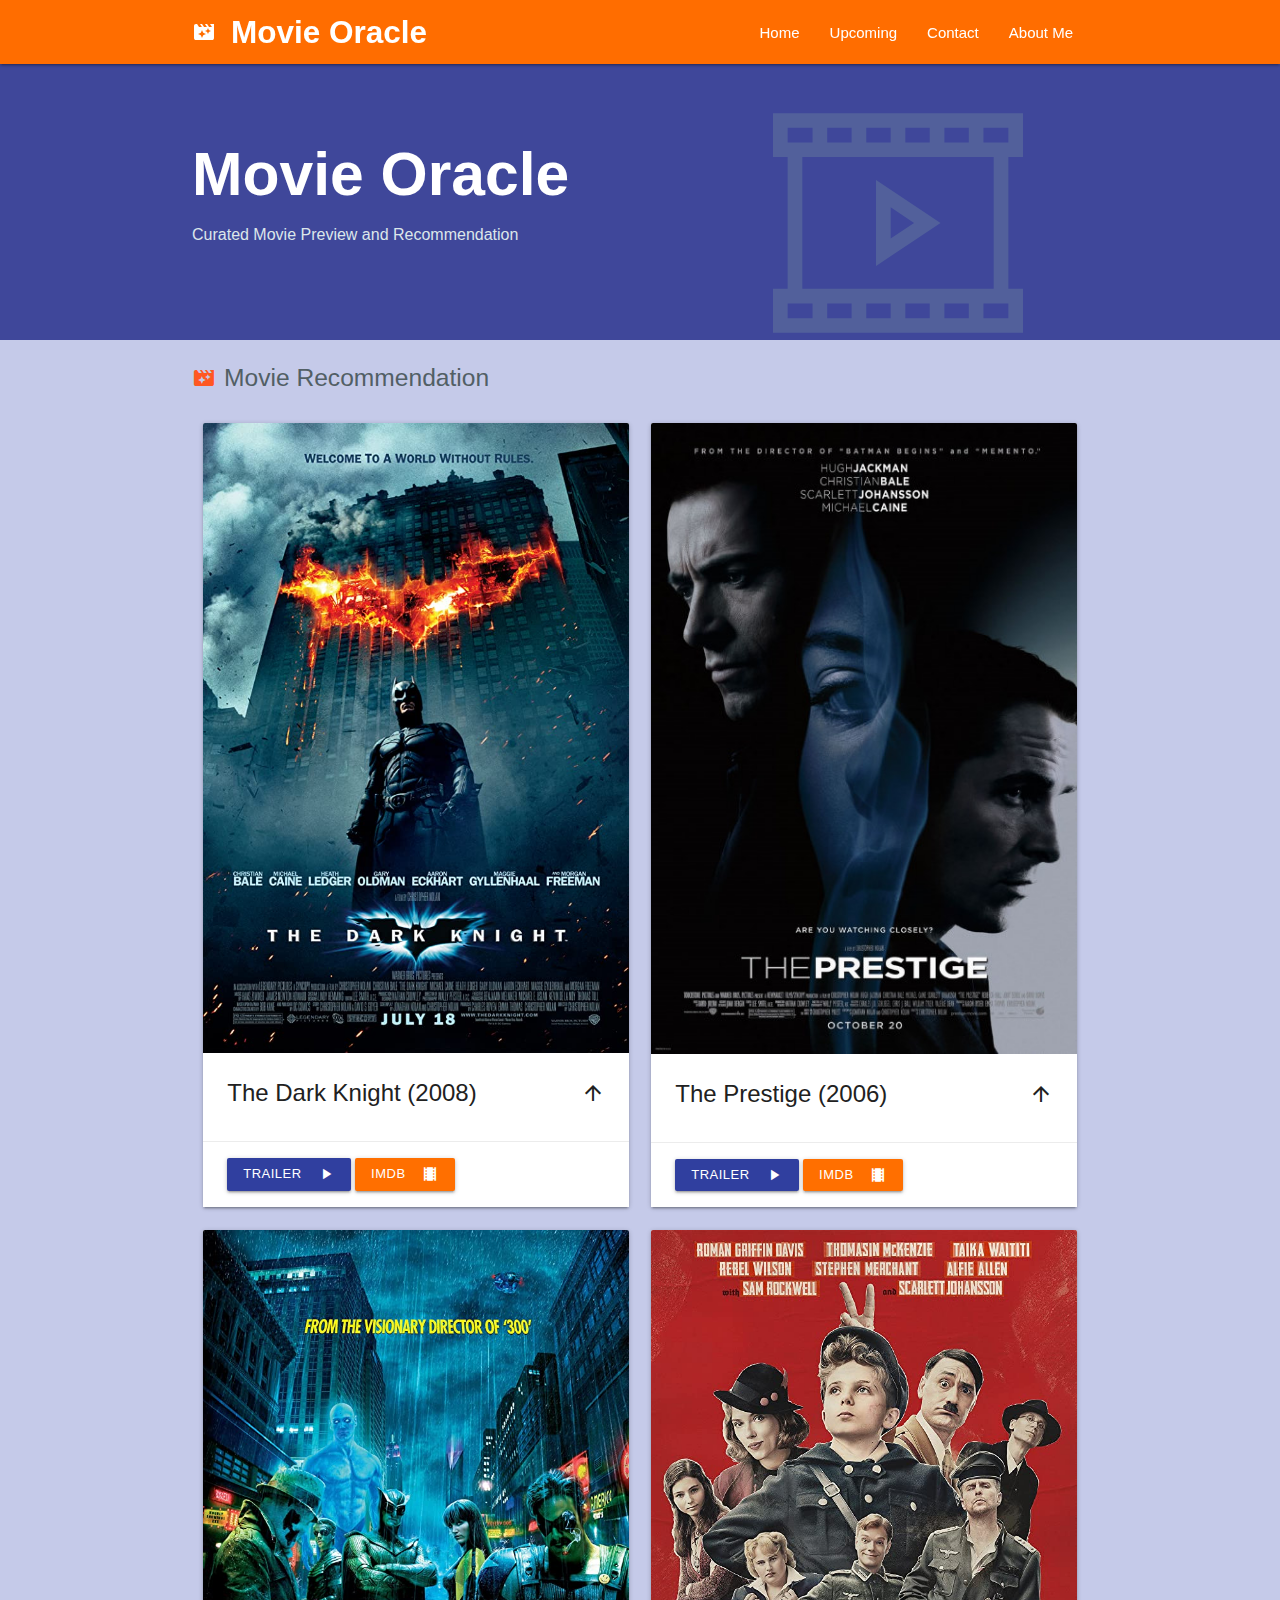
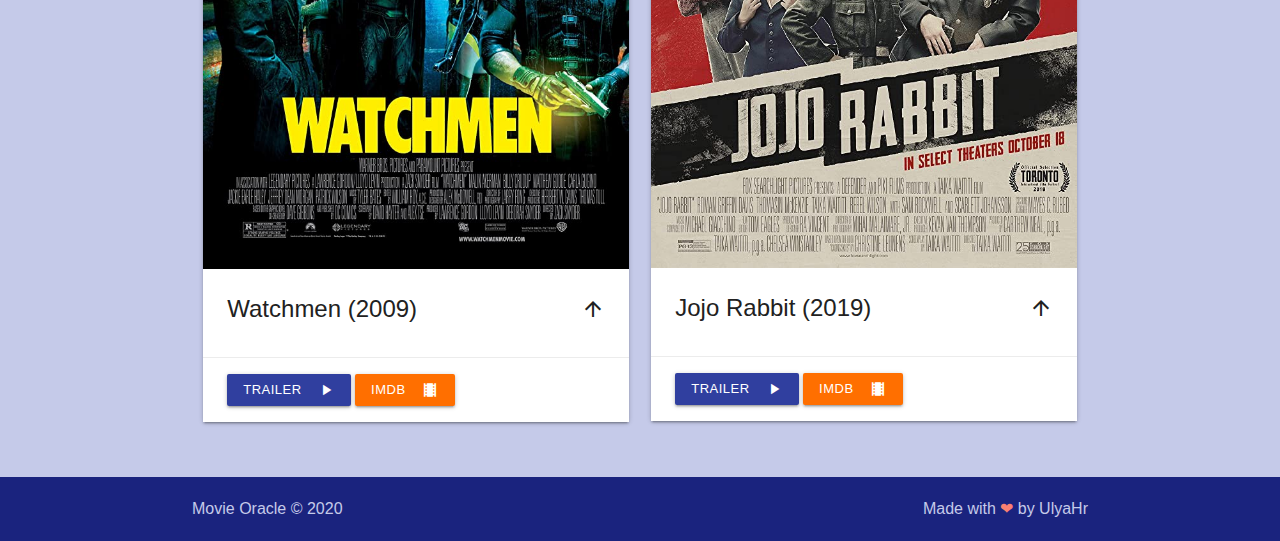
==== index.html @ 7fbf68df "Initial commit about me" ====
<!DOCTYPE html>
<html lang="en">
<head>
    <meta charset="UTF-8"/>
    <link rel="manifest" href="manifest.json">
    <meta name="theme-color" content="#00897B"/>
    <title>My First PWA</title>
    <meta name="description" content="My first PWA"/>
    <meta name="viewport" content="width=device-width, initial-scale=1">
    <link rel="stylesheet" href="assets/css/materialize.min.css">
    <link rel="stylesheet" href="assets/css/app.css">
    <link rel="stylesheet" href="https://fonts.googleapis.com/icon?family=Material+Icons">
</head>
<body>
    <!-- Site Navigation -->
    <div class="navbar-fixed">
        <nav class="orange accent-4 navbar-fixed" role="navigation">
            <div class="nav-wrapper container">
                <a href="#" class="brand-logo" id="logo-container"><i class="material-icons">movie_filter</i>Movie Oracle</a>
                <a href="#" class="sidenav-trigger material-icons" data-target="nav-mobile">menu</a>
                <ul class="topnav right hide-on-med-and-down"></ul>
            </div>
        </nav>
    </div>
    
    <ul class="sidenav orange lighten-5" id="nav-mobile"></ul>
    <!-- End Site Navigation -->

    <!-- Site Content -->
    <main class="pages indigo lighten-4" id="body-content">
        <div class="preloader-wrapper small active">
            <div class="spinner-layer spinner-green-only">
                <div class="circle-clipper left">
                    <div class="circle"></div>
                </div><div class="gap-patch">
                    <div class="circle"></div>
                </div><div class="circle-clipper right">
                    <div class="circle"></div>
                </div>
            </div>
        </div>
    </main>
    <!-- End of site content -->

    <footer class="site-footer indigo darken-4">
        <div class="footer-copyright container">
            <p class="indigo-text text-lighten-4">Movie Oracle &copy; 2020<a class="right indigo-text text-lighten-4" href="#!">Made with <span>❤</span> by UlyaHr</a></p>
        </div>
    </footer>

    <script src="assets/js/materialize.min.js"></script>
    <script src="assets/js/nav.js"></script>
    

    <!-- <script>
        // REGISTER SERVICE WORKER
        if ("serviceWorker" in navigator) {
            window.addEventListener("load", function() {
                navigator.serviceWorker
                .register("./service-worker.js")
                .then(function() {
                    console.log("Pendaftaran ServiceWorker berhasil");
                })
                .catch(function() {
                    console.log("Pendaftaran ServiceWorker gagal");
                });
            });
        } else {
        console.log("ServiceWorker belum didukung browser ini.");
        }
    </script> -->
  
</body>
</html>
---- assets/css/app.css ----
/* RESET CSS MATERIALIZE */
/* fallback */
@font-face {
    font-family: 'Material Icons';
    font-style: normal;
    font-weight: 400;
    src: url(/assets/font/material-icons.woff2) format('woff2');
}
  
.material-icons {
    font-family: 'Material Icons';
    font-weight: normal;
    font-style: normal;
    font-size: 24px;
    line-height: unset !important;
    letter-spacing: normal;
    text-transform: none;
    display: inline-block;
    white-space: nowrap;
    word-wrap: normal;
    direction: ltr;
    -webkit-font-smoothing: antialiased;
}

.preloader-wrapper.active {
    display: block;
    margin: 50px auto;
}

body {
    display: -webkit-box;
    display: -webkit-flex;
    display: -moz-box;
    display: -ms-flexbox;
    display: flex;
    min-height: 100vh;
    -webkit-box-orient: vertical;
    -webkit-box-direction: normal;
    -webkit-flex-direction: column;
    -moz-box-orient: vertical;
    -moz-box-direction: normal;
    -ms-flex-direction: column;
    flex-direction: column;
    font-family: "Overpass",-apple-system,BlinkMacSystemFont,"Segoe UI",Roboto,Oxygen-Sans,Ubuntu,Cantarell,"Helvetica Neue",sans-serif;
    font-size: 16px;
    color: #525f65;
}

h1, h2, h3, h4, h5, h6, p {
    word-break: break-word;
    margin-top: 0;
}

h1, h2, h3 {
    font-weight: 700;
}

a {
    color: #f9a825;
}

.brand-logo {
    display: flex;
    -webkit-box-align: center;
    -webkit-align-items: center;
    -moz-box-align: center;
    -ms-flex-align: center;
    align-items: center;
    height: 100%;
    font-size: 0;
    font-weight: 700;
}

.logo-sidenav {
    margin: 20px auto;
    min-height: 100px;
}

.logo-sidenav a{
    min-height: 100px;
    display: flex;
    justify-content: center;
    align-items: center;
}

.logo-sidenav img {
    padding: 10px 0;
    max-height: 100px;
    width: 100%;
    margin-left: auto;
    margin-left: auto;
    -o-object-fit: contain;
    object-fit: contain;
    -o-object-position: center center;
    object-position: center center;
}

.sidenav li>a {
    font-size: 20px;
    text-align: center;
    color: navy;
}

.pages {
    min-height: 100vh;
}

.site-content {
    -webkit-box-flex: 1;
    -webkit-flex: 1 0 auto;
    -moz-box-flex: 1;
    -ms-flex: 1 0 auto;
    flex: 1 0 auto;
}

.banner {
    position: relative;
    min-height: calc(250px + 2vw);
    display: -webkit-box;
    display: -webkit-flex;
    display: -moz-box;
    display: -ms-flexbox;
    display: flex;
    -webkit-box-align: center;
    -webkit-align-items: center;
    -moz-box-align: center;
    -ms-flex-align: center;
    align-items: center;
    padding: 20px 0;
    background: url(../img/movie-outline.svg) 75% 15% no-repeat fixed;
    background-size: auto 250px, cover;
}

.banner:before {
    content: '';
    position: absolute;
    top: 0;
    left: 0;
    z-index: 1;
    display: block;
    width: 100%;
    height: 100%;
    background-color: rgba(76, 82, 158, 0.651);
}

.banner .container {
    position: relative;
    z-index: 2;
}


.banner h1 {
    font-size: calc(35px + 2vw);
    font-weight: 900;
    color: #fff;
    margin-bottom: 15px;
    position: relative;
}

.banner p {
    color: #dce6ea;
}

.movie-recommend {
    padding-bottom: 20px;
}

.title-recommend {
    display: flex;
    justify-content: flex-start;
    align-items: center;
    vertical-align: middle;
    margin-top: 20px;
    margin-bottom: 20px;
}

.title-recommend i {
    margin-right: 8px;
    
}

.title-recommend h5 {
    margin-bottom: unset;
}

.movie-upcoming {
    padding-top: 20px;
}

.contact-me {
    background-color: #eee;
    margin: 30px auto;
    position: relative;
    z-index: 2;
    border-radius: 3px;
}


.site-footer .footer-copyright {
    padding: 20px 0;
}

.site-footer .footer-copyright p {
    margin: 0;
    font-size: 16px;
}

.site-footer .footer-copyright span {
    color: salmon;
}

@media (min-width: 365px){
    .contact-me {
        padding: 35px;
    }
}
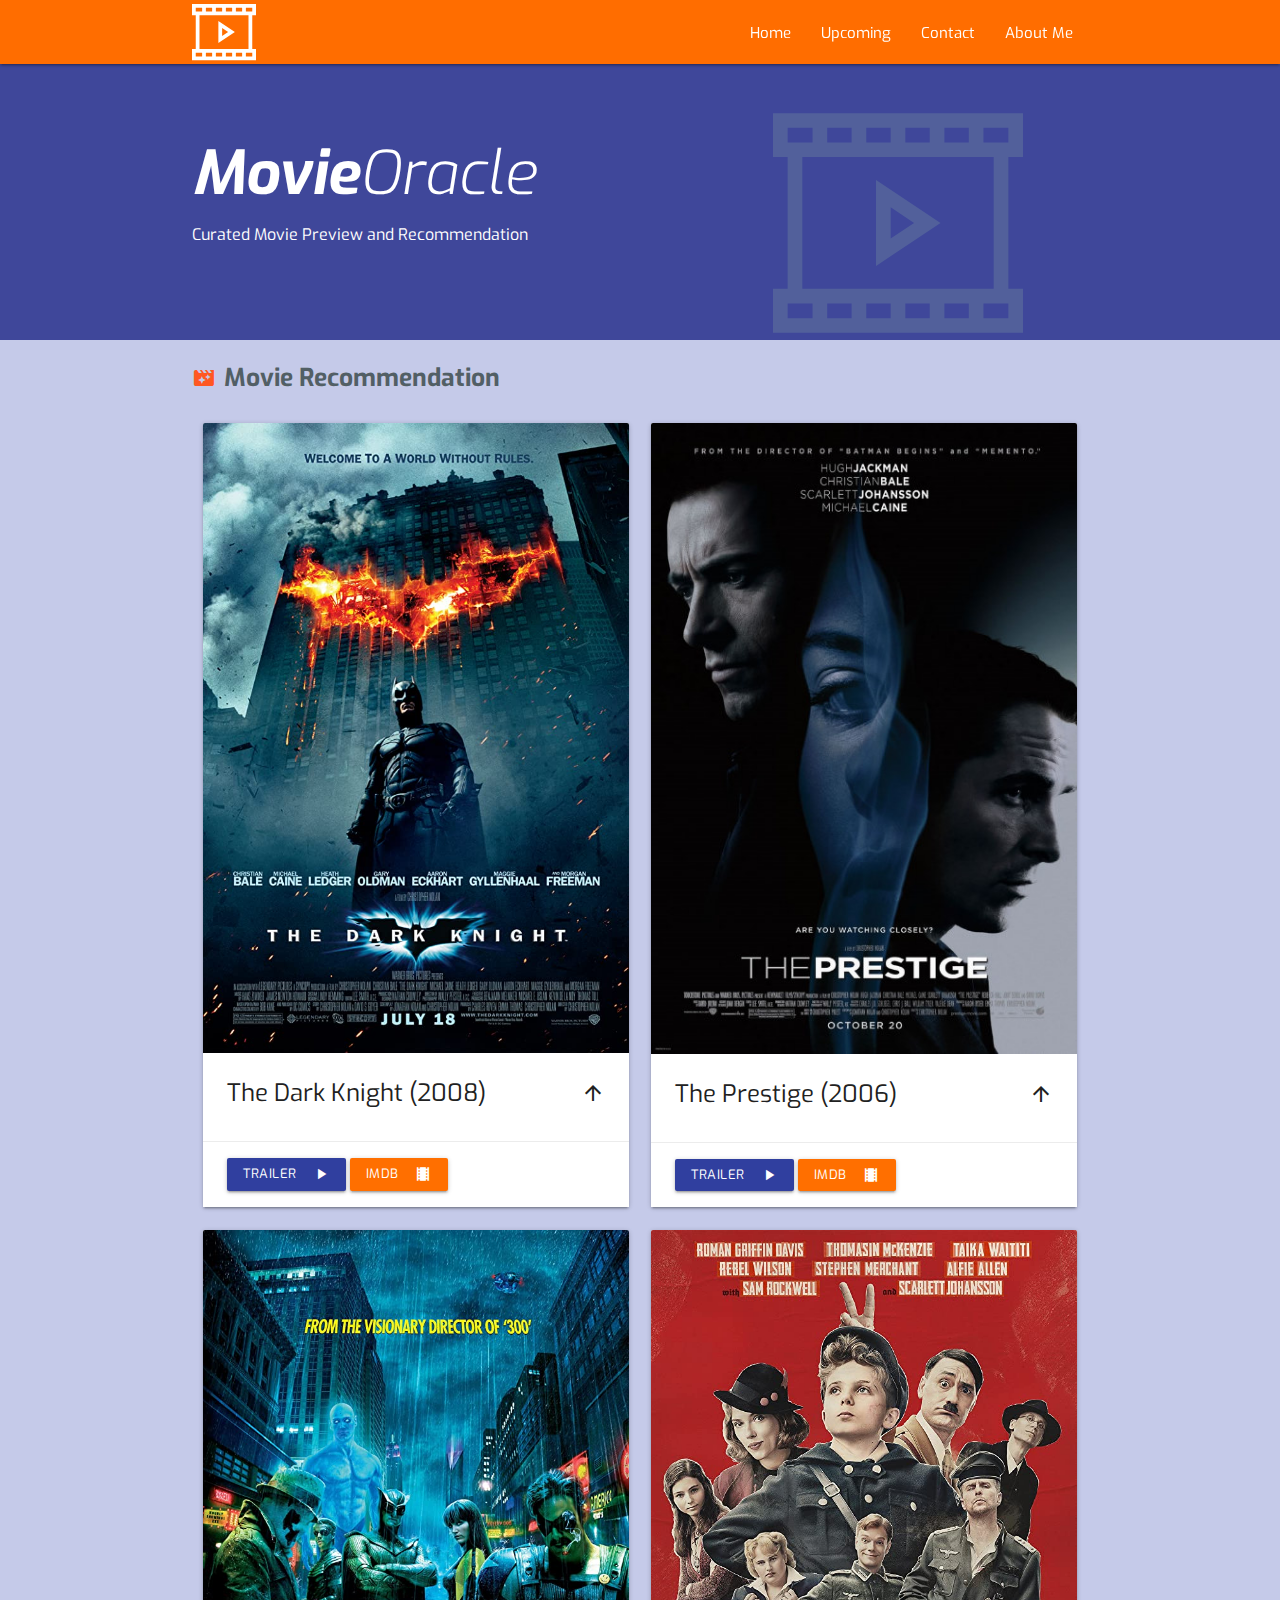
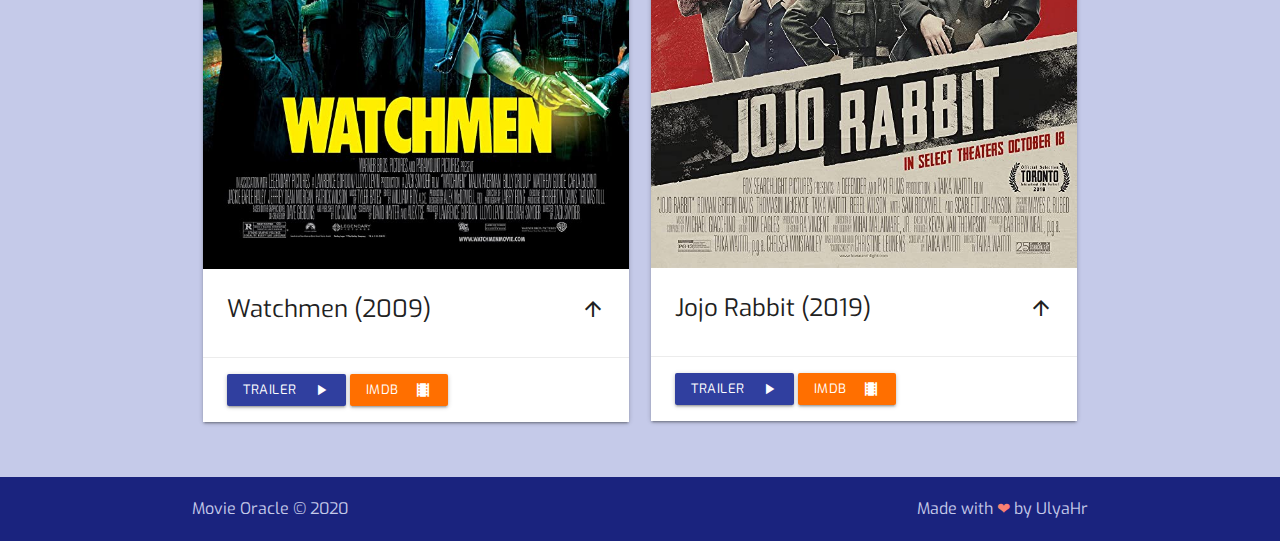
==== commit 5afba2fb: "Add local font" ====
--- a/index.html
+++ b/index.html
@@ -9,21 +9,24 @@
     <meta name="viewport" content="width=device-width, initial-scale=1">
     <link rel="stylesheet" href="assets/css/materialize.min.css">
     <link rel="stylesheet" href="assets/css/app.css">
-    <link rel="stylesheet" href="https://fonts.googleapis.com/icon?family=Material+Icons">
+    <link rel="stylesheet" href="assets/css/font.css">
+
 </head>
 <body>
     <!-- Site Navigation -->
     <div class="navbar-fixed">
-        <nav class="orange accent-4 navbar-fixed" role="navigation">
+        <nav class="orange accent-4" role="navigation">
             <div class="nav-wrapper container">
-                <a href="#" class="brand-logo" id="logo-container"><i class="material-icons">movie_filter</i>Movie Oracle</a>
+                <a href="#" class="brand-logo" id="logo-container">
+                    <img src="./assets/img/icon-outline.svg" alt="MovieOracle" class="responsive-img">
+                </a>
                 <a href="#" class="sidenav-trigger material-icons" data-target="nav-mobile">menu</a>
                 <ul class="topnav right hide-on-med-and-down"></ul>
             </div>
         </nav>
     </div>
     
-    <ul class="sidenav orange lighten-5" id="nav-mobile"></ul>
+    <ul class="sidenav grey lighten-5" id="nav-mobile"></ul>
     <!-- End Site Navigation -->
 
     <!-- Site Content -->
--- a/assets/css/app.css
+++ b/assets/css/app.css
@@ -1,12 +1,22 @@
-/* RESET CSS MATERIALIZE */
-/* fallback */
-@font-face {
-    font-family: 'Material Icons';
-    font-style: normal;
-    font-weight: 400;
-    src: url(/assets/font/material-icons.woff2) format('woff2');
-}
-  
+body {
+    display: -webkit-box;
+    display: -webkit-flex;
+    display: -moz-box;
+    display: -ms-flexbox;
+    display: flex;
+    min-height: 100vh;
+    -webkit-box-orient: vertical;
+    -webkit-box-direction: normal;
+    -webkit-flex-direction: column;
+    -moz-box-orient: vertical;
+    -moz-box-direction: normal;
+    -ms-flex-direction: column;
+    flex-direction: column;
+    font-family: "Exo",-apple-system,BlinkMacSystemFont,"Segoe UI",Roboto,Oxygen-Sans,Ubuntu,Cantarell,"Helvetica Neue",sans-serif;
+    font-size: 16px;
+    color: #525f65;
+}
+
 .material-icons {
     font-family: 'Material Icons';
     font-weight: normal;
@@ -27,25 +37,6 @@
     margin: 50px auto;
 }
 
-body {
-    display: -webkit-box;
-    display: -webkit-flex;
-    display: -moz-box;
-    display: -ms-flexbox;
-    display: flex;
-    min-height: 100vh;
-    -webkit-box-orient: vertical;
-    -webkit-box-direction: normal;
-    -webkit-flex-direction: column;
-    -moz-box-orient: vertical;
-    -moz-box-direction: normal;
-    -ms-flex-direction: column;
-    flex-direction: column;
-    font-family: "Overpass",-apple-system,BlinkMacSystemFont,"Segoe UI",Roboto,Oxygen-Sans,Ubuntu,Cantarell,"Helvetica Neue",sans-serif;
-    font-size: 16px;
-    color: #525f65;
-}
-
 h1, h2, h3, h4, h5, h6, p {
     word-break: break-word;
     margin-top: 0;
@@ -69,6 +60,16 @@
     height: 100%;
     font-size: 0;
     font-weight: 700;
+}
+
+.brand-logo img {
+    max-height: 100%;
+}
+
+nav .sidenav-trigger {
+    height: 100%;
+    margin-left: 0;
+    font-size: 40px;
 }
 
 .logo-sidenav {
@@ -97,8 +98,9 @@
 
 .sidenav li>a {
     font-size: 20px;
+    font-weight: 700;
     text-align: center;
-    color: navy;
+    color: #283593;
 }
 
 .pages {
@@ -157,12 +159,21 @@
     position: relative;
 }
 
+.banner span {
+    font-weight: 300;
+}
+
 .banner p {
-    color: #dce6ea;
+    font-weight: 400;
+    color: #fff;
 }
 
 .movie-recommend {
     padding-bottom: 20px;
+}
+
+.movie-recommend .card-title {
+    font-weight: 400;
 }
 
 .title-recommend {
@@ -180,6 +191,7 @@
 }
 
 .title-recommend h5 {
+    font-weight: 700;
     margin-bottom: unset;
 }
 
@@ -195,6 +207,95 @@
     border-radius: 3px;
 }
 
+.about-me {
+    margin: 30px 0;
+}
+
+.about-me .card-image {
+    width: 100%;
+    padding: 30px;
+    display: flex;
+    flex-direction: column;
+    align-items: center;
+    background-image: linear-gradient( 180deg,  rgba(44,83,131,1) 18.9%, rgba(95,175,201,1) 91.1% );
+}
+
+.about-me .card-image img {
+    max-width: 40%;
+    border-radius: 50%;
+    margin-bottom: 20px;
+    object-fit: cover;
+    object-position: center;
+}
+
+
+.about-me .card-image h5{
+    font-size: 26px;
+    font-weight: 700;
+    color: #fff;
+}
+
+.about-me .card-image p{
+    font-size: 20px;
+    font-weight: 300;
+    color: #fff;
+    margin: 0;
+}
+
+.card-content table {
+    width: 100%;
+    border-collapse: collapse;
+    border-spacing: 0;
+    display: block;
+    position: relative;
+}
+
+.card-content table thead{
+    border: 0;
+    border-right: 1px solid rgba(0,0,0,.12);
+    display: block;
+    float: left;
+}
+
+.card-content table thead tr{
+    display: block;
+    padding: 0 10px 0 0;
+}
+
+.card-content table tr{
+    border: 0;
+    padding: 0 10px;
+}
+
+.card-content table th,
+.card-content table td{
+    margin: 0;
+    vertical-align: top;
+}
+
+.card-content table th {
+    display: block;
+    text-align: right;
+}
+
+.card-content table tbody{
+    display: block;
+    width: auto;
+    position: relative;
+    overflow-x: auto;
+    white-space: nowrap;
+}
+
+.card-content table tbody tr{
+    display: inline-block;
+    vertical-align: top;
+}
+
+.card-content table td{
+    display: block;
+    min-height: 1.25rem;
+    text-align: left;
+}
 
 .site-footer .footer-copyright {
     padding: 20px 0;
--- a/assets/css/font.css
+++ b/assets/css/font.css
@@ -0,0 +1,30 @@
+@font-face {
+    font-family: 'Material Icons';
+    font-style: normal;
+    font-weight: 400;
+    src: url(/assets/font/material-icons.woff2) format('woff2');
+}
+
+@font-face {
+    font-family: 'Exo';
+    font-weight: 900;
+    src: url('/assets/font/Exo-BoldItalic.ttf');
+}
+
+@font-face {
+    font-family: 'Exo';
+    font-weight: 700;
+    src: url('/assets/font/Exo-Bold.ttf');
+}
+
+@font-face {
+    font-family: 'Exo';
+    font-weight: 400;
+    src: url('/assets/font/Exo-Regular.ttf');
+}
+
+@font-face {
+    font-family: 'Exo';
+    font-weight: 300;
+    src: url('/assets/font/Exo-LightItalic.ttf');
+}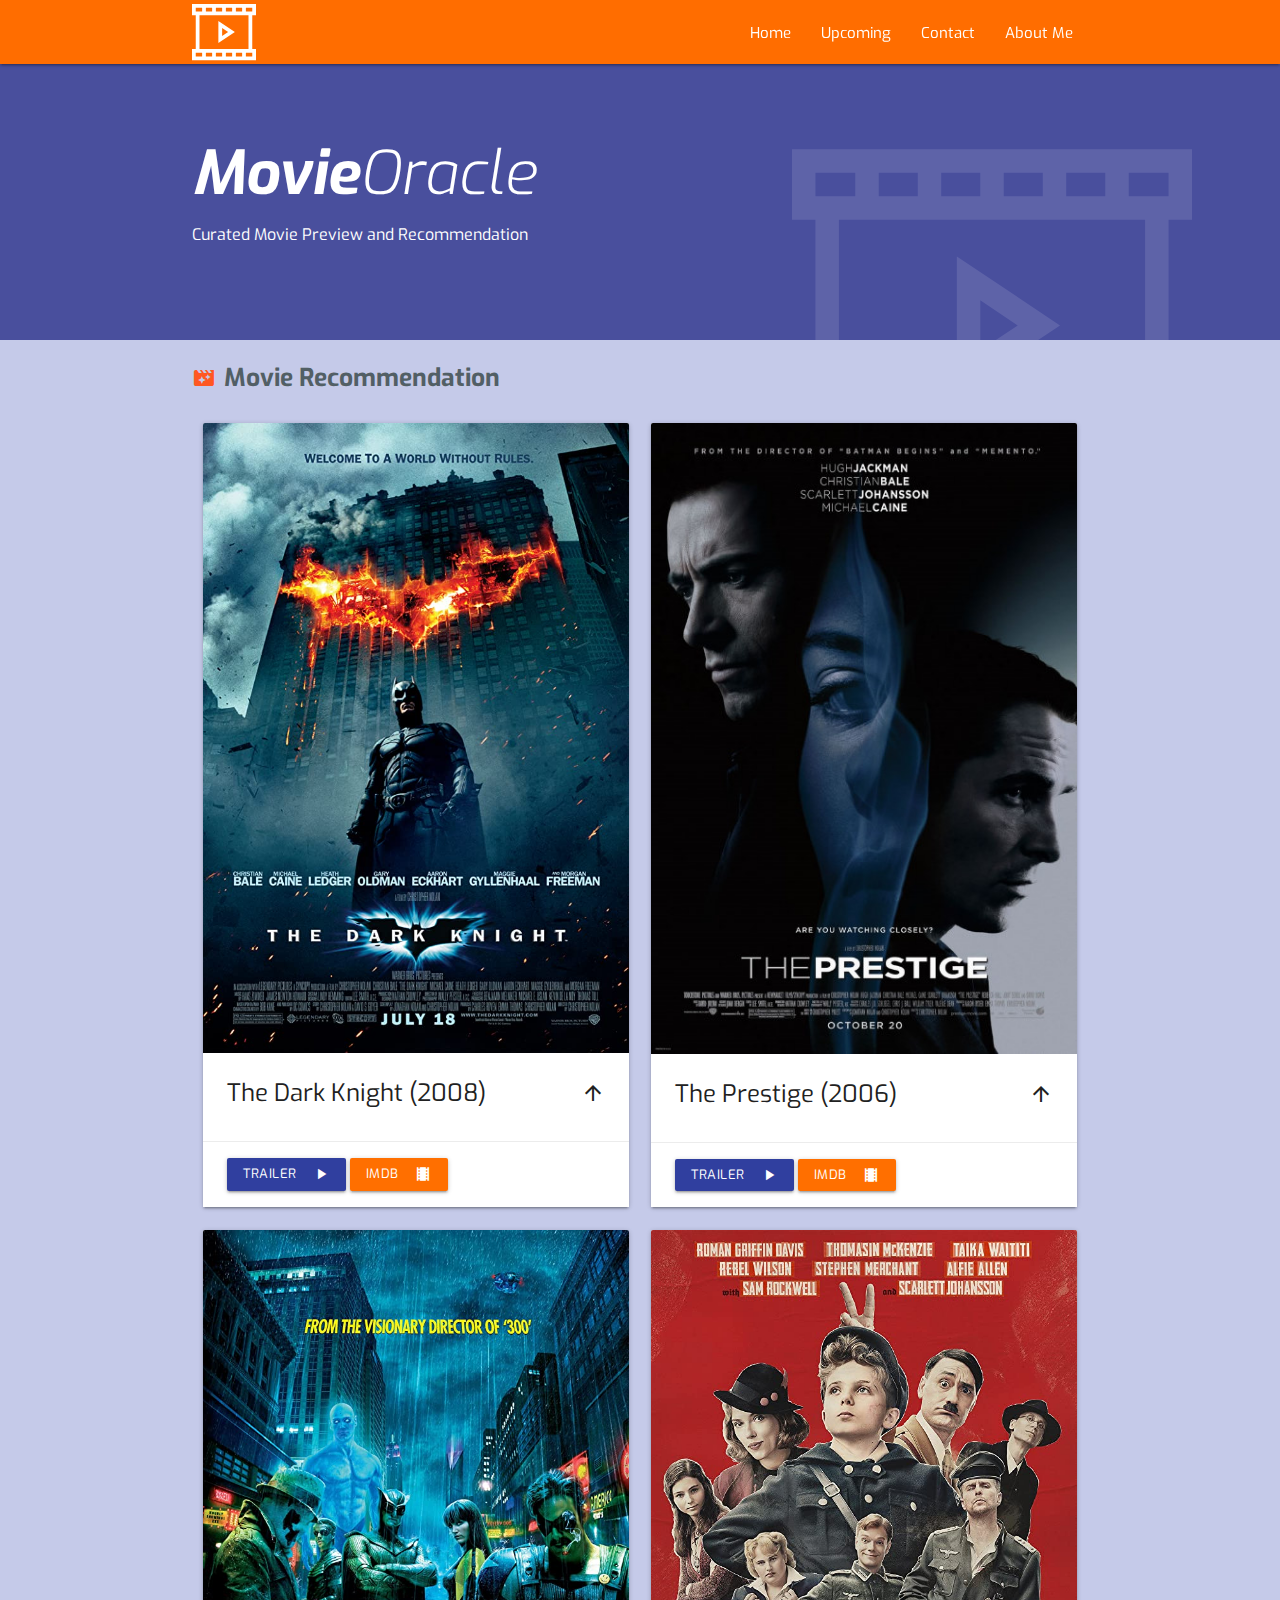
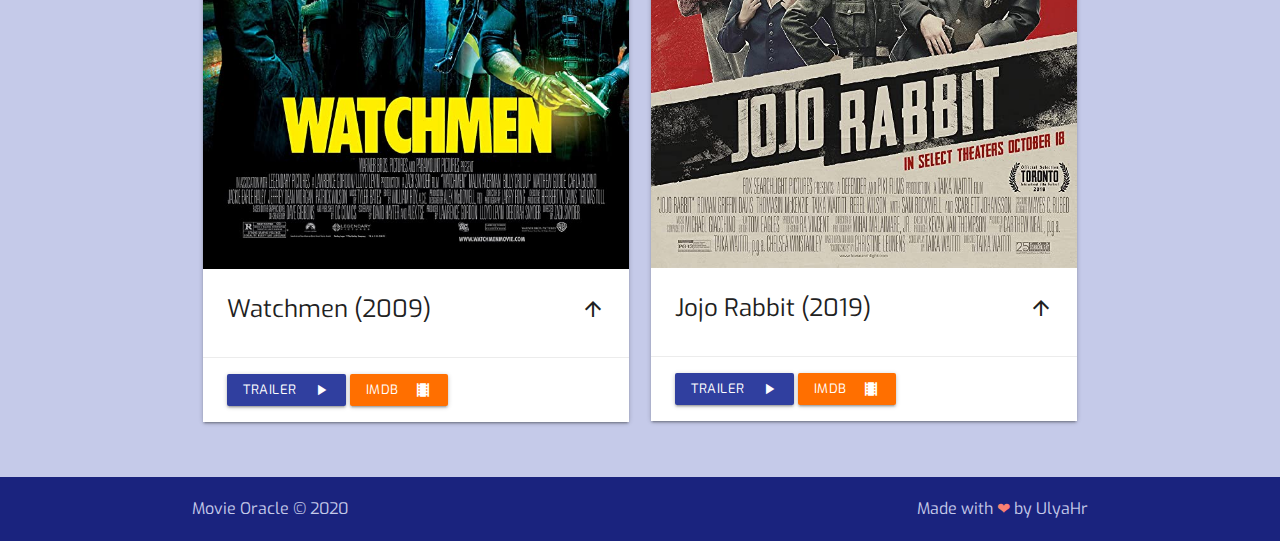
==== commit 5f75b189: "Reaktivasi Service Worker" ====
--- a/index.html
+++ b/index.html
@@ -55,7 +55,7 @@
     <script src="assets/js/nav.js"></script>
     
 
-    <!-- <script>
+    <script>
         // REGISTER SERVICE WORKER
         if ("serviceWorker" in navigator) {
             window.addEventListener("load", function() {
@@ -71,7 +71,7 @@
         } else {
         console.log("ServiceWorker belum didukung browser ini.");
         }
-    </script> -->
+    </script>
   
 </body>
 </html>--- a/assets/css/app.css
+++ b/assets/css/app.css
@@ -129,8 +129,8 @@
     -ms-flex-align: center;
     align-items: center;
     padding: 20px 0;
-    background: url(../img/movie-outline.svg) 75% 15% no-repeat fixed;
-    background-size: auto 250px, cover;
+    background: url(../img/icon-outline.svg) 90% 25% no-repeat fixed;
+    background-size: auto 400px, cover;
 }
 
 .banner:before {
@@ -142,7 +142,7 @@
     display: block;
     width: 100%;
     height: 100%;
-    background-color: rgba(76, 82, 158, 0.651);
+    background-color: rgba(76, 82, 158, 0.9);
 }
 
 .banner .container {
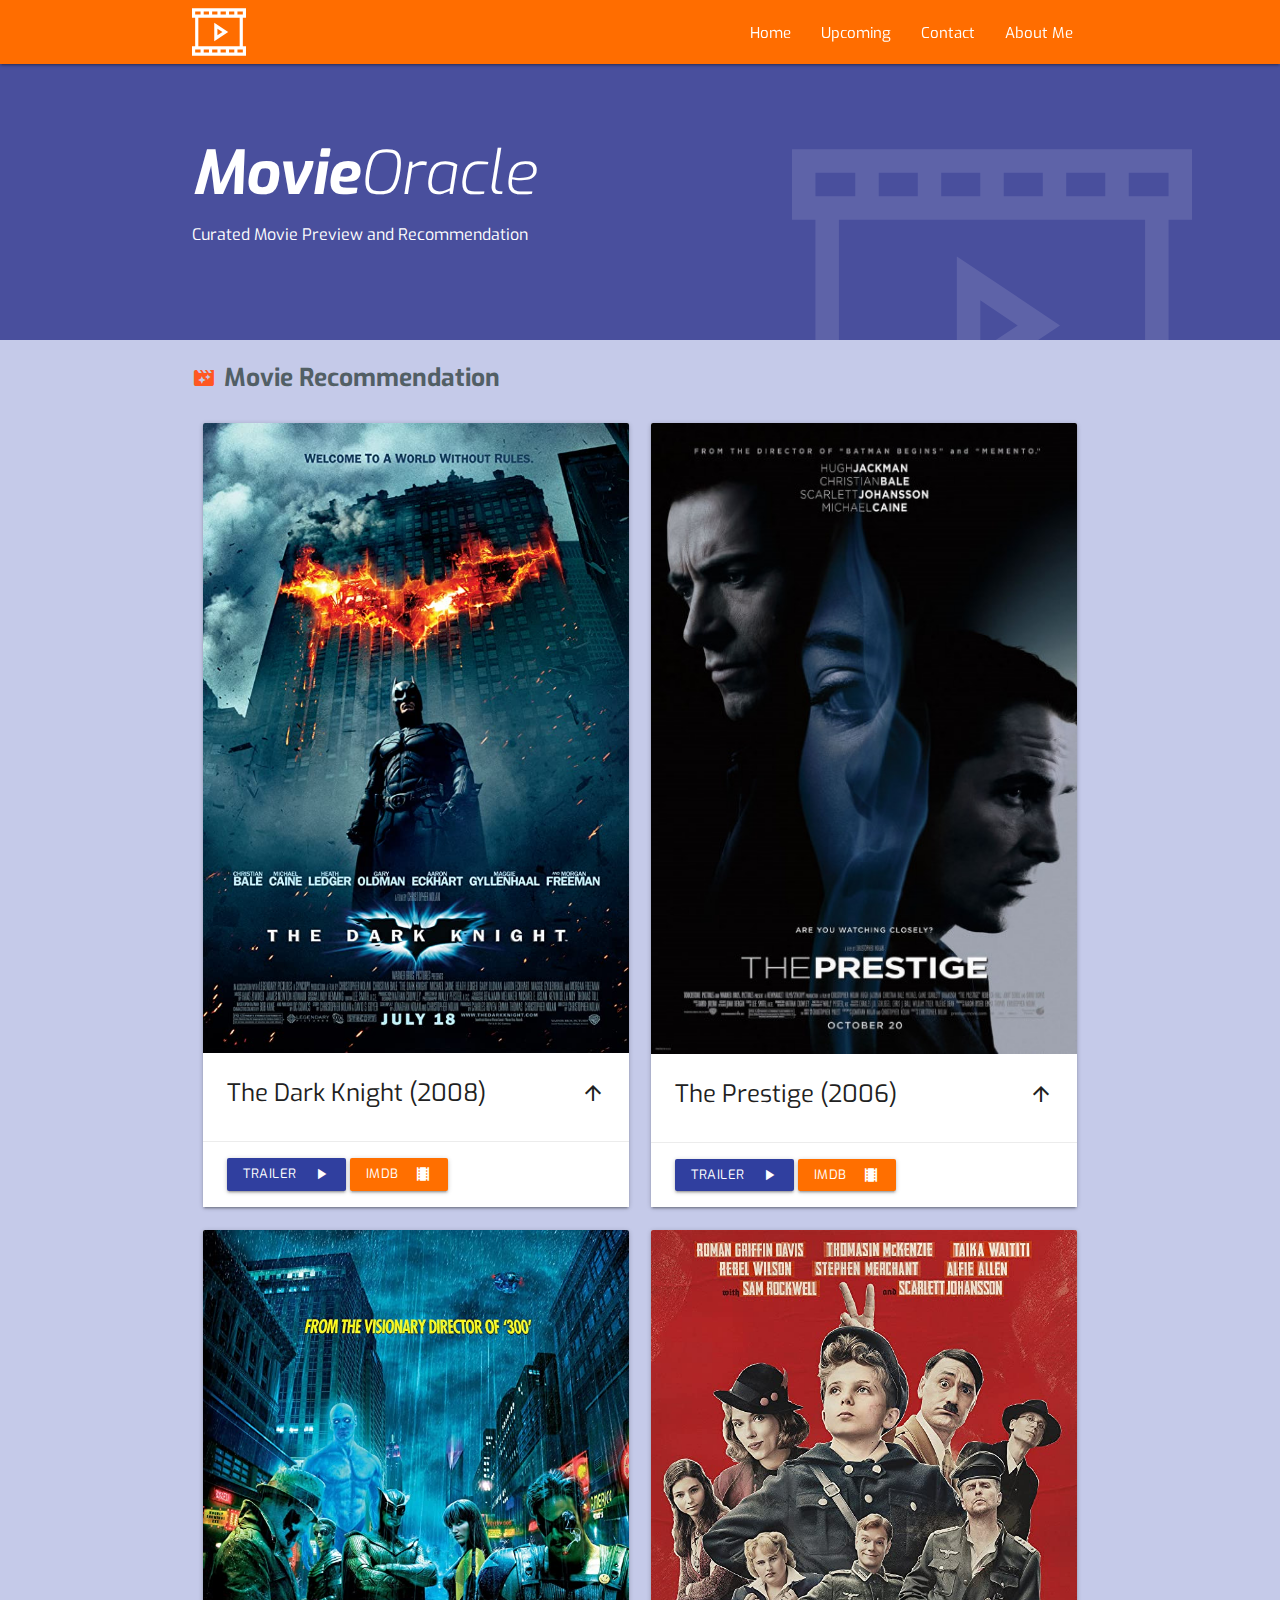
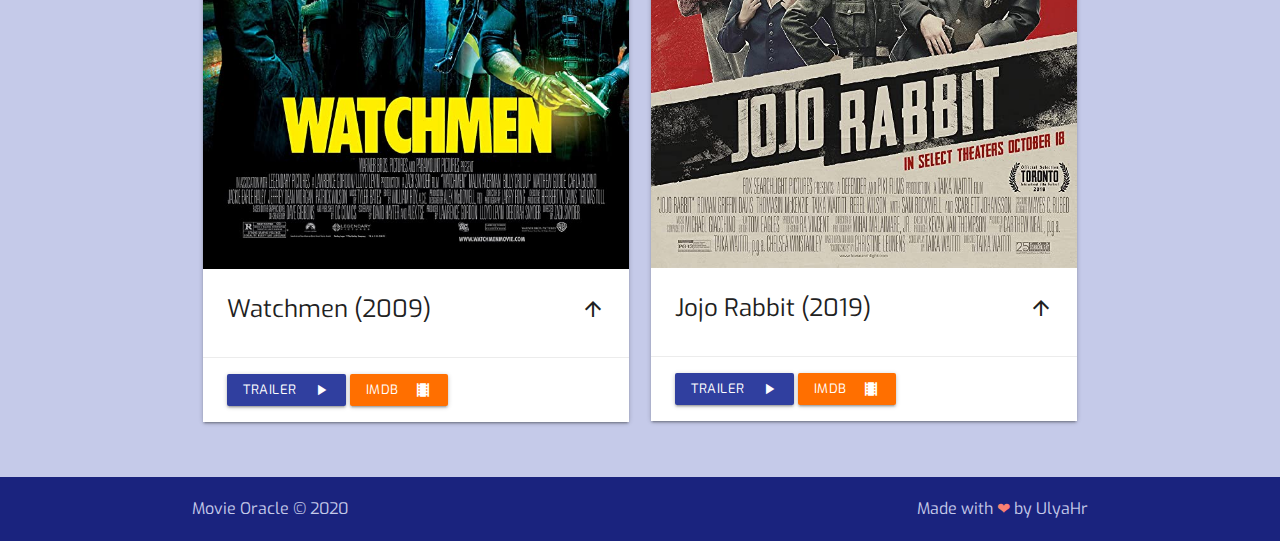
==== commit fbd58a39: "Add favicon" ====
--- a/index.html
+++ b/index.html
@@ -3,15 +3,18 @@
 <head>
     <meta charset="UTF-8"/>
     <link rel="manifest" href="manifest.json">
-    <meta name="theme-color" content="#00897B"/>
-    <title>My First PWA</title>
-    <meta name="description" content="My first PWA"/>
+    <meta name="theme-color" content="#FF6D00"/>
+    <title>Movie Oracle</title>
+    <meta name="description" content="Curated Movie Recommend"/>
     <meta name="viewport" content="width=device-width, initial-scale=1">
+    <link rel="shortcut icon" href="favicon.ico" type="image/x-icon">
+    <link rel="apple-touch-icon" href="assets/icon/icon-iOS.png">
+    <!-- Load Page Style -->
     <link rel="stylesheet" href="assets/css/materialize.min.css">
     <link rel="stylesheet" href="assets/css/app.css">
     <link rel="stylesheet" href="assets/css/font.css">
+</head>
 
-</head>
 <body>
     <!-- Site Navigation -->
     <div class="navbar-fixed">
@@ -31,6 +34,7 @@
 
     <!-- Site Content -->
     <main class="pages indigo lighten-4" id="body-content">
+        <!-- Pre-loader -->
         <div class="preloader-wrapper small active">
             <div class="spinner-layer spinner-green-only">
                 <div class="circle-clipper left">
@@ -45,16 +49,17 @@
     </main>
     <!-- End of site content -->
 
+    <!-- Site Footer -->
     <footer class="site-footer indigo darken-4">
         <div class="footer-copyright container">
             <p class="indigo-text text-lighten-4">Movie Oracle &copy; 2020<a class="right indigo-text text-lighten-4" href="#!">Made with <span>❤</span> by UlyaHr</a></p>
         </div>
     </footer>
+    <!-- Site Footer -->
 
+    <!-- Load Site Script -->
     <script src="assets/js/materialize.min.js"></script>
     <script src="assets/js/nav.js"></script>
-    
-
     <script>
         // REGISTER SERVICE WORKER
         if ("serviceWorker" in navigator) {
@@ -62,14 +67,14 @@
                 navigator.serviceWorker
                 .register("./service-worker.js")
                 .then(function() {
-                    console.log("Pendaftaran ServiceWorker berhasil");
+                    console.log("ServiceWorker registration success");
                 })
                 .catch(function() {
-                    console.log("Pendaftaran ServiceWorker gagal");
+                    console.log("ServiceWorker registration failed");
                 });
             });
         } else {
-        console.log("ServiceWorker belum didukung browser ini.");
+        console.log("ServiceWorker not supported in this browser.");
         }
     </script>
   
--- a/assets/css/app.css
+++ b/assets/css/app.css
@@ -64,6 +64,7 @@
 
 .brand-logo img {
     max-height: 100%;
+    padding: 5px 0;
 }
 
 nav .sidenav-trigger {
@@ -310,8 +311,25 @@
     color: salmon;
 }
 
+@media (max-width: 390px){
+    .banner {
+        background-position: 160% 25%;
+        background-size: auto 300px, cover;
+    }
+    .site-footer .footer-copyright p {
+        font-size: 14px;
+    }
+}
+
 @media (min-width: 365px){
     .contact-me {
         padding: 35px;
     }
 }
+
+@media (max-width: 320px){
+    .site-footer .footer-copyright p {
+        font-size: 12px;
+    }
+}
+
--- a/assets/css/font.css
+++ b/assets/css/font.css
@@ -2,29 +2,29 @@
     font-family: 'Material Icons';
     font-style: normal;
     font-weight: 400;
-    src: url(/assets/font/material-icons.woff2) format('woff2');
+    src: url('../font/material-icons.woff2') format('woff2');
 }
 
 @font-face {
     font-family: 'Exo';
     font-weight: 900;
-    src: url('/assets/font/Exo-BoldItalic.ttf');
+    src: url('../font/Exo-BoldItalic.ttf');
 }
 
 @font-face {
     font-family: 'Exo';
     font-weight: 700;
-    src: url('/assets/font/Exo-Bold.ttf');
+    src: url('../font/Exo-Bold.ttf');
 }
 
 @font-face {
     font-family: 'Exo';
     font-weight: 400;
-    src: url('/assets/font/Exo-Regular.ttf');
+    src: url('../font/Exo-Regular.ttf');
 }
 
 @font-face {
     font-family: 'Exo';
     font-weight: 300;
-    src: url('/assets/font/Exo-LightItalic.ttf');
+    src: url('../font/Exo-LightItalic.ttf');
 }